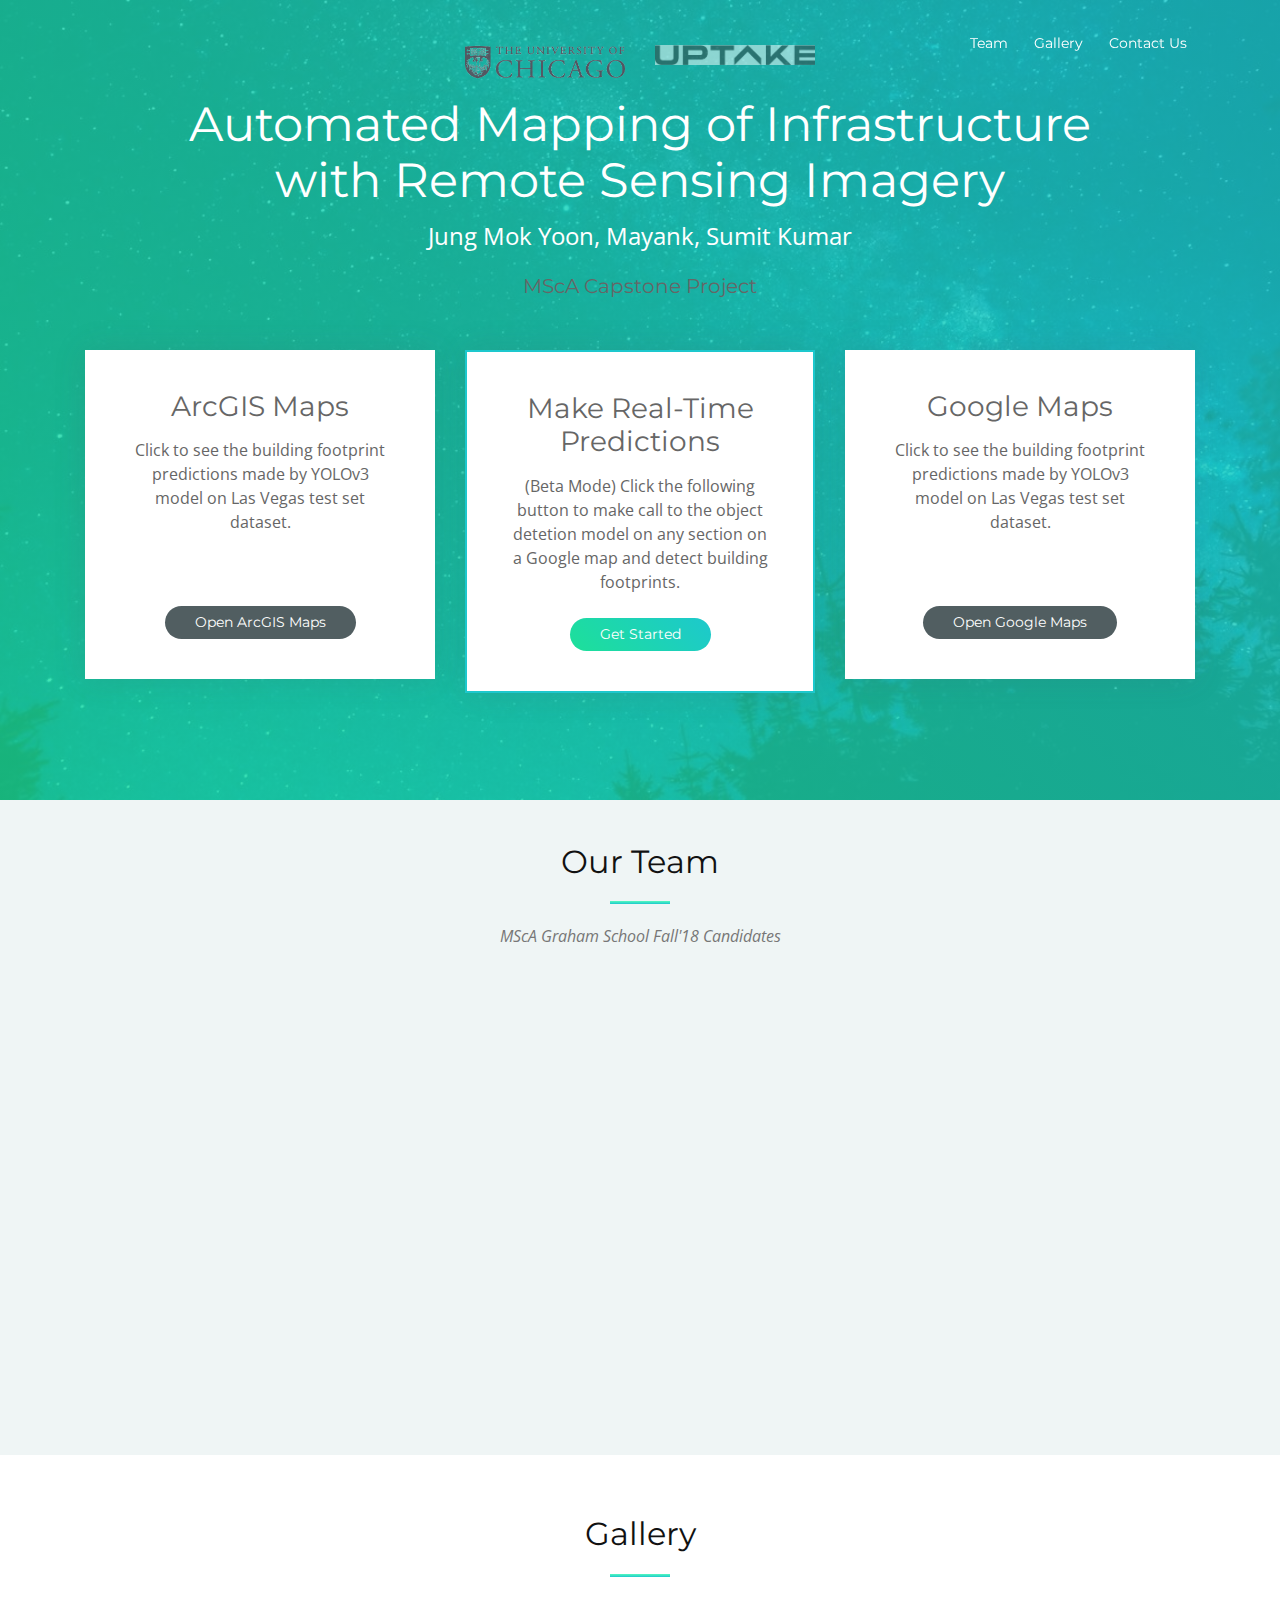
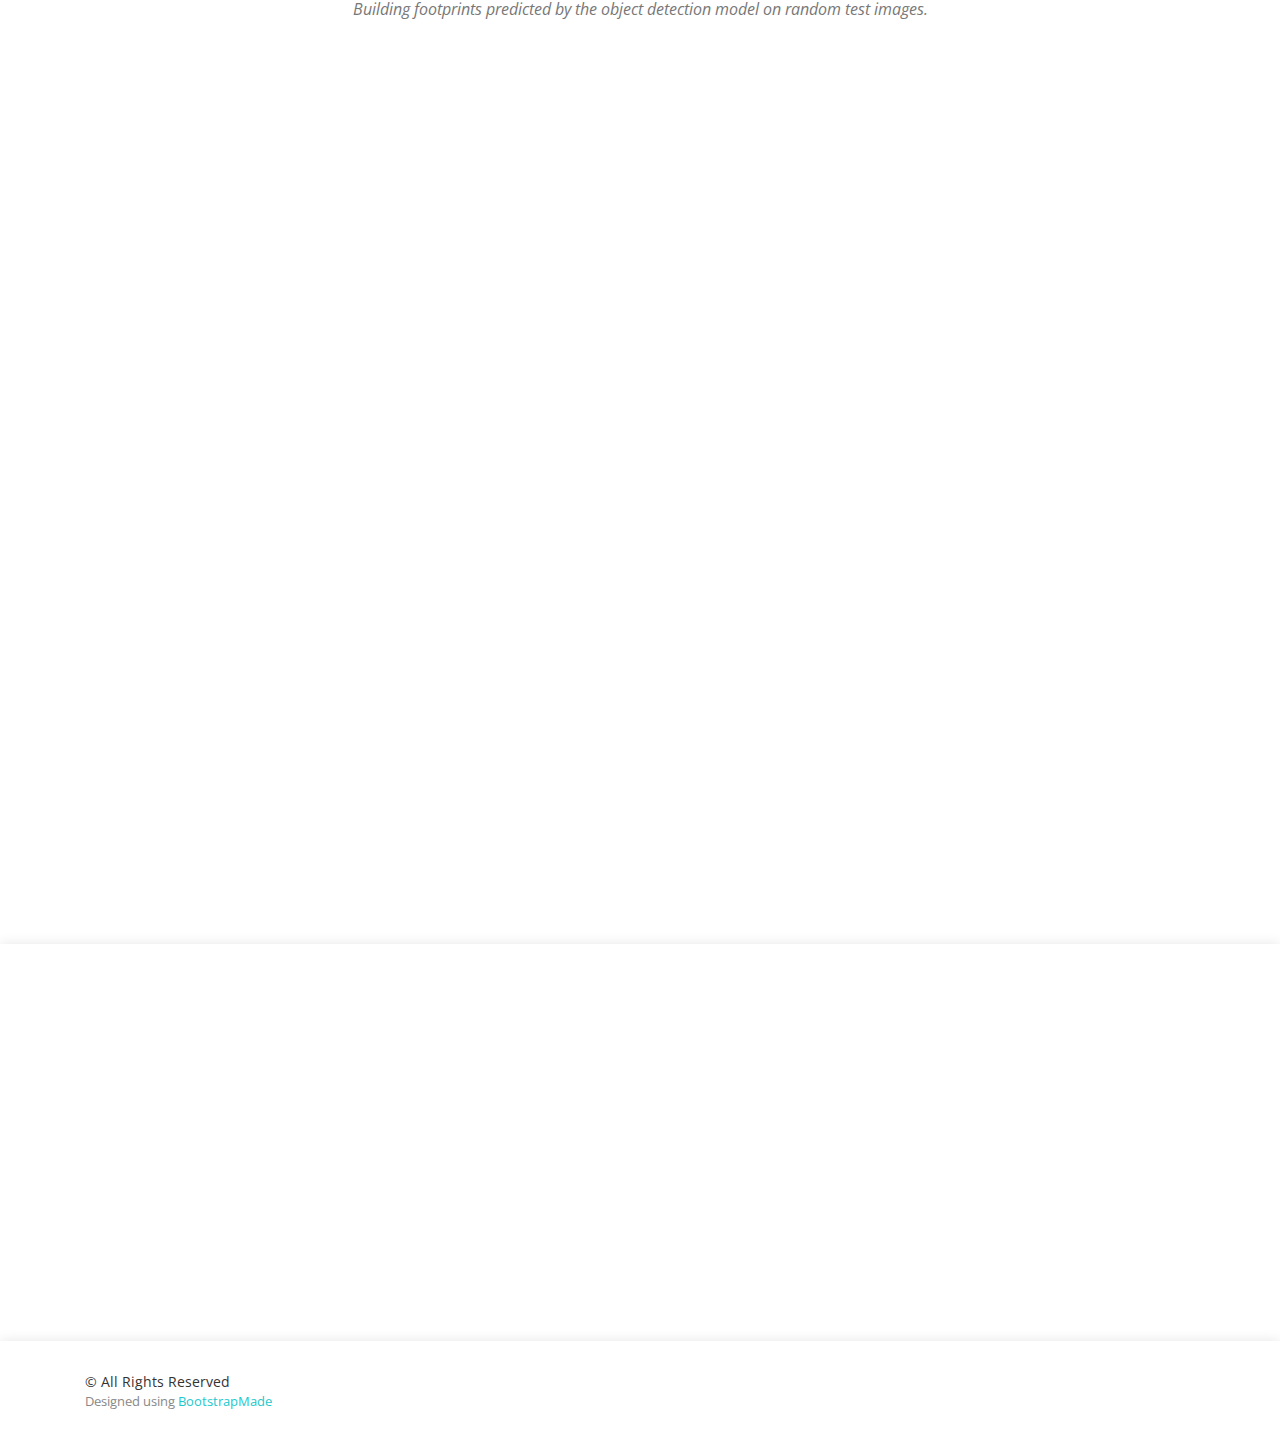
==== index.html @ 470b6e7c "initial commit" ====
<!DOCTYPE html>
<html lang="en">
<head>
  <meta charset="utf-8">
  <title>MScA Capstone: Sumit Kumar</title>
  <meta content="width=device-width, initial-scale=1.0" name="viewport">
  <meta content="" name="keywords">
  <meta content="" name="description">

  <!-- Favicons -->
  <link href="img/favicon.ico" rel="icon">
  <link href="img/favicon.ico" rel="apple-touch-icon">

  <!-- Google Fonts -->
  <link href="https://fonts.googleapis.com/css?family=Montserrat:300,400,500,700|Open+Sans:300,300i,400,400i,700,700i" rel="stylesheet">

  <!-- Bootstrap CSS File -->
  <link href="lib/bootstrap/css/bootstrap.min.css" rel="stylesheet">

  <!-- Libraries CSS Files -->
  <link href="lib/animate/animate.min.css" rel="stylesheet">
  <link href="lib/font-awesome/css/font-awesome.min.css" rel="stylesheet">
  <link href="lib/ionicons/css/ionicons.min.css" rel="stylesheet">
  <link href="lib/magnific-popup/magnific-popup.css" rel="stylesheet">

  <!-- Main Stylesheet File -->
  <link href="css/style.css" rel="stylesheet">
</head>

<body>

  <!--==========================
    Header
  ============================-->
  <header id="header">
    <div class="container">

      <div id="logo" class="pull-left">
        <h1><a href="#intro" class="scrollto"></a></h1>
      </div>

      <nav id="nav-menu-container">
        <ul class="nav-menu">
          <li><a href="#team">Team</a></li>
          <li><a href="#gallery">Gallery</a></li>
          <li><a href="#contact">Contact Us</a></li>
        </ul>
      </nav><!-- #nav-menu-container -->
    </div>
  </header><!-- #header -->

  <!--==========================
    Intro Section
  ============================-->
  <section id="intro">

    <div class="intro-text">
      <h2>Automated Mapping of Infrastructure <br> with Remote Sensing Imagery</h2>
      <p>Jung Mok Yoon, Mayank, Sumit Kumar</p>
      <h5>MScA Capstone Project</h5>
      <a href="#about" class="btn-get-started scrollto" hidden>Get Started</a>
      <br>
      <br>
      <br>
      <br>
    </div>
<!--
    <div class="product-screens">

      <div class="product-screen-1 wow fadeInUp" data-wow-delay="0.4s" data-wow-duration="0.6s">
        <img src="img/product-screen-1.png" alt="">
      </div>

      <div class="product-screen-2 wow fadeInUp" data-wow-delay="0.2s" data-wow-duration="0.6s">
        <img src="img/product-screen-2.png" alt="">
      </div>

      <div class="product-screen-3 wow fadeInUp" data-wow-duration="0.6s">
        <img src="img/product-screen-3.png" alt="">
      </div>

    </div>
-->
  </section><!-- #intro -->
  

  <main id="main">
    <!--==========================
      Clients
    ============================-->
    <section id="clients">
      <div class="container">

        <div class="row wow fadeInUp">

          <div class="col-md-2">
            <img src="" alt="">
          </div>

          <div class="col-md-2">
            <img src="" alt="">
          </div>

          <div class="col-md-2">
            <img src="img/clients/uni.png" alt="">
          </div>

          <div class="col-md-2">
            <img src="img/clients/uptake.png" alt="">
          </div>

          <div class="col-md-2">
            <img src="" alt="">
          </div>

          <div class="col-md-2">
            <img src="" alt="">
          </div>

        </div>
      </div>
    </section><!-- #more-features -->

    <!--==========================
      Demo Section
    ============================-->
    <section id="pricing" class="section-bg">
      <div class="container">

        <div class="section-header">
          <h3 class="section-title">See Demo</h3>
          <span class="section-divider"></span>
          <p class="section-description">Use the following links to see predictions on a live map.</p>
        </div>

        <div class="row">

          <div class="col-lg-4 col-md-6">
            <div class="box wow fadeInLeft">
              <h3>ArcGIS Maps</h3>
              Click to see the building footprint<br>predictions made by YOLOv3<br>model on Las Vegas test set dataset.
              <br>
              <br>
              <br>
              <br>
              <a href="https://uchicago.maps.arcgis.com/apps/View/index.html?appid=63dfb28a2a1740c4932a02db7fafdd28" class="get-started-btn" target="_blank">Open ArcGIS Maps</a>
            </div>
          </div>

          <div class="col-lg-4 col-md-6">
            <div class="box featured wow fadeInUp">
              <h3>Make Real-Time Predictions</h3> 
              (Beta Mode)
              Click the following button to make call to the object detetion model on any section on a Google map and detect building footprints.
              <br>
              <br>
              <a href="pred.html" class="get-started-btn">Get Started</a>
            </div>
          </div>

          <div class="col-lg-4 col-md-6">
            <div class="box wow fadeInRight">
              <h3>Google Maps</h3>
              Click to see the building footprint<br>predictions made by YOLOv3<br>model on Las Vegas test set dataset.
              <!--
              <ul>
                <li><i class="ion-android-checkmark-circle"></i> Quam adipiscing vitae proin</li>
                <li><i class="ion-android-checkmark-circle"></i> Nec feugiat nisl pretium</li>
                <li><i class="ion-android-checkmark-circle"></i> Nulla at volutpat diam uteera</li>
                <li><i class="ion-android-checkmark-circle"></i> Pharetra massa massa ultricies</li>
                <li><i class="ion-android-checkmark-circle"></i> Massa ultricies mi quis hendrerit</li>
              </ul>
              -->
              <br>
              <br>
              <br>
              <br>
              <a href="https://fusiontables.googleusercontent.com/embedviz?q=select+col2+from+1g-pWjD0oN9p11ERxu0TNxrSFp5JzTEes_ePtLP4-&viz=MAP&h=false&lat=36.15146529722363&lng=-115.27157869197174&t=3&z=15&l=col2&y=2&tmplt=3&hml=KML" class="get-started-btn" target="_blank">Open Google Maps</a>
            </div>
          </div>

        </div>
      </div>
    </section><!-- #demo -->

    <!--==========================
      Our Team Section
    ============================-->
    <section id="team" class="section-bg">
      <div class="container">
        <div class="section-header">
          <h3 class="section-title">Our Team</h3>
          <span class="section-divider"></span>
          <p class="section-description">MScA Graham School Fall'18 Candidates</p>
        </div>
        <div class="row wow fadeInUp" style="margin-left: 200px;">
          <div class="col-lg-3 col-md-6">
            <div class="member">
              <div class="pic"><img src="img/team/jun.jpg" alt=""></div>
              <h4>Jung Mok Yoon</h4>
              <span>MScA Candidate '18</span>
              <div class="social">
                <a href=""><i class="fa fa-twitter"></i></a>
                <a href=""><i class="fa fa-facebook"></i></a>
                <a href=""><i class="fa fa-google-plus"></i></a>
                <a href="https://www.linkedin.com/in/jyoon36/"><i class="fa fa-linkedin"></i></a>
              </div>
            </div>
          </div>

          <div class="col-lg-3 col-md-6">
            <div class="member">
              <div class="pic"><img src="img/team/mayank.jpg" alt=""></div>
              <h4>Mayank</h4>
              <span>MScA Candidate '18</span>
              <div class="social">
                <a href=""><i class="fa fa-twitter"></i></a>
                <a href=""><i class="fa fa-facebook"></i></a>
                <a href=""><i class="fa fa-google-plus"></i></a>
                <a href="https://www.linkedin.com/in/mayank-g/"><i class="fa fa-linkedin"></i></a>
              </div>
            </div>
          </div>

          <div class="col-lg-3 col-md-6">
            <div class="member">
              <div class="pic"><img src="img/team/sumit.jpg" alt=""></div>
              <h4>Sumit Kumar</h4>
              <span>MScA Candidate '18</span>
              <div class="social">
                <a href=""><i class="fa fa-twitter"></i></a>
                <a href=""><i class="fa fa-facebook"></i></a>
                <a href=""><i class="fa fa-google-plus"></i></a>
                <a href="https://www.linkedin.com/in/reachsumit/"><i class="fa fa-linkedin"></i></a>
              </div>
            </div>
          </div>

        </div>

      </div>
    </section><!-- #team -->

    <!--==========================
      Gallery Section
    ============================-->
    <section id="gallery">
      <div class="container-fluid">
        <div class="section-header">
          <h3 class="section-title">Gallery</h3>
          <span class="section-divider"></span>
          <p class="section-description">Building footprints predicted by the object detection model on random test images.</p>
        </div>

        <div class="row no-gutters">

          <div class="col-lg-4 col-md-6">
            <div class="gallery-item wow fadeInUp">
              <a href="img/gallery/pred1.png" class="gallery-popup">
                <img src="img/gallery/pred1.png" alt="">
              </a>
            </div>
          </div>

          <div class="col-lg-4 col-md-6">
            <div class="gallery-item wow fadeInUp">
              <a href="img/gallery/pred2.png" class="gallery-popup">
                <img src="img/gallery/pred2.png" alt="">
              </a>
            </div>
          </div>

          <div class="col-lg-4 col-md-6">
            <div class="gallery-item wow fadeInUp">
              <a href="img/gallery/pred3.png" class="gallery-popup">
                <img src="img/gallery/pred3.png" alt="">
              </a>
            </div>
          </div>

          <div class="col-lg-4 col-md-6">
            <div class="gallery-item wow fadeInUp">
              <a href="img/gallery/pred4.png" class="gallery-popup">
                <img src="img/gallery/pred4.png" alt="">
              </a>
            </div>
          </div>

          <div class="col-lg-4 col-md-6">
            <div class="gallery-item wow fadeInUp">
              <a href="img/gallery/pred5.png" class="gallery-popup">
                <img src="img/gallery/pred5.png" alt="">
              </a>
            </div>
          </div>

          <div class="col-lg-4 col-md-6">
            <div class="gallery-item wow fadeInUp">
              <a href="img/gallery/pred6.png" class="gallery-popup">
                <img src="img/gallery/pred6.png" alt="">
              </a>
            </div>
          </div>

        </div>

      </div>
    </section><!-- #gallery -->

    <!--==========================
      Contact Section
    ============================-->
    <section id="contact">
      <div class="container">
        <div class="row wow fadeInUp">

          <div class="col-lg-4 col-md-4">
            <div class="contact-about">
              <h3>Contact Us</h3>
              <p>Fill up the following form to reach out to us.</p>
              <div class="social-links" hidden>
                <a href="#" class="twitter"><i class="fa fa-twitter"></i></a>
                <a href="#" class="facebook"><i class="fa fa-facebook"></i></a>
                <a href="#" class="instagram"><i class="fa fa-instagram"></i></a>
                <a href="#" class="google-plus"><i class="fa fa-google-plus"></i></a>
                <a href="#" class="linkedin"><i class="fa fa-linkedin"></i></a>
              </div>
            </div>
          </div>

          <div class="col-lg-3 col-md-4">
            <div class="info">
              <div>
                <i class="ion-ios-location-outline"></i>
                <p>450 Cityfront Plaza Dr<br>Chicago, IL 60611</p>
              </div>

              <div>
                <i class="ion-ios-email-outline"></i>
                <p>sam.sumitkumar@gmail.com</p>
              </div>

            </div>
          </div>

          <div class="col-lg-5 col-md-8">
            <div class="form">
              <div id="sendmessage">Your message has been sent. Thank you!</div>
              <div id="errormessage"></div>
              <form action="https://formspree.io/sam.sumitkumar@gmail.com" method="post" role="form" class="contactForm">
                <div class="form-row">
                  <div class="form-group col-lg-6">
                    <input type="text" name="name" class="form-control" id="name" placeholder="Your Name" data-rule="minlen:4" data-msg="Please enter at least 4 chars" />
                    <div class="validation"></div>
                  </div>
                  <div class="form-group col-lg-6">
                    <input type="email" class="form-control" name="email" id="email" placeholder="Your Email" data-rule="email" data-msg="Please enter a valid email" />
                    <div class="validation"></div>
                  </div>
                </div>
                <div class="form-group">
                  <input type="text" class="form-control" name="subject" id="subject" placeholder="Subject" data-rule="minlen:4" data-msg="Please enter at least 8 chars of subject" />
                  <div class="validation"></div>
                </div>
                <div class="form-group">
                  <textarea class="form-control" name="message" rows="5" data-rule="required" data-msg="Please write something for us" placeholder="Message"></textarea>
                  <div class="validation"></div>
                </div>
                <div class="text-center"><button type="submit" title="Send Message">Send Message</button></div>
              </form>
            </div>
          </div>

        </div>

      </div>
    </section><!-- #contact -->

  </main>

  <!--==========================
    Footer
  ============================-->
  <footer id="footer">
    <div class="container">
      <div class="row">
        <div class="col-lg-6 text-lg-left text-center">
          <div class="copyright">
            &copy; All Rights Reserved
          </div>
          <div class="credits">
            <!--
              All the links in the footer should remain intact.
              You can delete the links only if you purchased the pro version.
              Licensing information: https://bootstrapmade.com/license/
              Purchase the pro version with working PHP/AJAX contact form: https://bootstrapmade.com/buy/?theme=Avilon
            -->
            Designed using <a href="https://bootstrapmade.com/">BootstrapMade</a>
          </div>
        </div>
      </div>
    </div>
  </footer><!-- #footer -->

  <a href="#" class="back-to-top"><i class="fa fa-chevron-up"></i></a>

  <!-- JavaScript Libraries -->
  <script src="lib/jquery/jquery.min.js"></script>
  <script src="lib/jquery/jquery-migrate.min.js"></script>
  <script src="lib/bootstrap/js/bootstrap.bundle.min.js"></script>
  <script src="lib/easing/easing.min.js"></script>
  <script src="lib/wow/wow.min.js"></script>
  <script src="lib/superfish/hoverIntent.js"></script>
  <script src="lib/superfish/superfish.min.js"></script>
  <script src="lib/magnific-popup/magnific-popup.min.js"></script>

  <!-- Contact Form JavaScript File -->
  <script src="contactform/contactform.js"></script>

  <!-- Template Main Javascript File -->
  <script src="js/main.js"></script>

</body>
</html>
---- css/style.css ----
/*
  Theme Name: Avilon
  Theme URL: https://bootstrapmade.com/avilon-bootstrap-landing-page-template/
  Author: BootstrapMade.com
  License: https://bootstrapmade.com/license/
*/
/*--------------------------------------------------------------
# General
--------------------------------------------------------------*/
body {
  background: #fff;
  color: #666666;
  font-family: "Open Sans", sans-serif;
  overflow-x: hidden;
}

a {
  color: #1dc8cd;
  transition: 0.5s;
}

a:hover, a:active, a:focus {
  color: #1dc9ce;
  outline: none;
  text-decoration: none;
}

p {
  padding: 0;
  margin: 0 0 30px 0;
}

h1, h2, h3, h4, h5, h6 {
  font-family: "Montserrat", sans-serif;
  font-weight: 400;
  margin: 0 0 20px 0;
  padding: 0;
}

/* Back to top button */
.back-to-top {
  position: fixed;
  display: none;
  background: linear-gradient(45deg, #1de099, #1dc8cd);
  color: #fff;
  padding: 2px 20px 8px 20px;
  font-size: 16px;
  border-radius: 4px 4px 0 0;
  right: 15px;
  bottom: 0;
  transition: none;
}

.back-to-top:focus {
  background: linear-gradient(45deg, #1de099, #1dc8cd);
  color: #fff;
  outline: none;
}

.back-to-top:hover {
  background: #1dc8cd;
  color: #fff;
}

/*--------------------------------------------------------------
# Header
--------------------------------------------------------------*/
#header {
  padding: 30px 0;
  height: 92px;
  position: fixed;
  left: 0;
  top: 0;
  right: 0;
  transition: all 0.5s;
  z-index: 997;
}

#header #logo {
  float: left;
}

#header #logo h1 {
  font-size: 36px;
  margin: -4px 0 0 0;
  padding: 0;
  line-height: 1;
  display: inline-block;
  font-family: "Montserrat", sans-serif;
  font-weight: 300;
  letter-spacing: 3px;
  text-transform: uppercase;
}

#header #logo h1 a, #header #logo h1 a:hover {
  color: #fff;
}

#header #logo img {
  padding: 0;
  margin: 0;
}

@media (max-width: 768px) {
  #header #logo h1 {
    font-size: 28px;
    margin-top: 0;
  }
  #header #logo img {
    max-height: 40px;
  }
}

#header.header-fixed {
  background: linear-gradient(45deg, #1de099, #1dc8cd);
  padding: 20px 0;
  height: 72px;
  transition: all 0.5s;
}

/*--------------------------------------------------------------
# Intro Section
--------------------------------------------------------------*/
#intro {
  width: 100%;
  height: 600pt;
  background: linear-gradient(45deg, rgba(29, 224, 153, 0.8), rgba(29, 200, 205, 0.8)), url("../img/intro-bg.jpg") center top no-repeat;
  background-size: cover;
  position: absolute;
}

#intro .intro-text {
  position: absolute;
  left: 0;
  top: 70px;
  right: 0;
  height: calc(50% - 60px);
  display: flex;
  align-items: center;
  justify-content: center;
  text-align: center;
  flex-direction: column;
}

#intro h2 {
  margin: 30px 0 10px 0;
  padding: 0 15px;
  font-size: 48px;
  font-weight: 400;
  line-height: 56px;
  color: #fff;
}

#intro p {
  color: #fff;
  margin-bottom: 20px;
  padding: 0 15px;
  font-size: 24px;
}

#intro .btn-get-started {
  font-family: "Montserrat", sans-serif;
  font-weight: 400;
  font-size: 16px;
  letter-spacing: 1px;
  display: inline-block;
  padding: 8px 28px;
  border-radius: 50px;
  transition: 0.5s;
  margin: 10px;
  border: 2px solid #fff;
  color: #fff;
}

#intro .btn-get-started:hover {
  color: #1dc8cd;
  background: #fff;
}

/*--------------------------------------------------------------
# Navigation Menu
--------------------------------------------------------------*/
/* Nav Menu Essentials */
.nav-menu, .nav-menu * {
  margin: 0;
  padding: 0;
  list-style: none;
}

.nav-menu ul {
  position: absolute;
  display: none;
  top: 100%;
  left: 0;
  z-index: 99;
}

.nav-menu li {
  position: relative;
  white-space: nowrap;
}

.nav-menu > li {
  float: left;
}

.nav-menu li:hover > ul,
.nav-menu li.sfHover > ul {
  display: block;
}

.nav-menu ul ul {
  top: 0;
  left: 100%;
}

.nav-menu ul li {
  min-width: 180px;
}

/* Nav Menu Arrows */
.sf-arrows .sf-with-ul {
  padding-right: 30px;
}

.sf-arrows .sf-with-ul:after {
  content: "\f107";
  position: absolute;
  right: 15px;
  font-family: FontAwesome;
  font-style: normal;
  font-weight: normal;
}

.sf-arrows ul .sf-with-ul:after {
  content: "\f105";
}

/* Nav Meu Container */
#nav-menu-container {
  float: right;
  margin: 0;
}

@media (max-width: 768px) {
  #nav-menu-container {
    display: none;
  }
}

/* Nav Meu Styling */
.nav-menu a {
  padding: 0 8px 10px 8px;
  text-decoration: none;
  display: inline-block;
  color: #fff;
  font-family: "Montserrat", sans-serif;
  font-weight: 400;
  font-size: 14px;
  outline: none;
}

.nav-menu > li {
  margin-left: 10px;
}

.nav-menu ul {
  margin: 4px 0 0 0;
  padding: 10px;
  box-shadow: 0px 0px 30px rgba(127, 137, 161, 0.25);
  background: #fff;
}

.nav-menu ul li {
  transition: 0.3s;
}

.nav-menu ul li a {
  padding: 10px;
  color: #333;
  transition: 0.3s;
  display: block;
  font-size: 13px;
  text-transform: none;
}

.nav-menu ul li:hover > a {
  color: #1dc8cd;
}

.nav-menu ul ul {
  margin: 0;
}

/* Mobile Nav Toggle */
#mobile-nav-toggle {
  position: fixed;
  right: 0;
  top: 0;
  z-index: 999;
  margin: 20px 20px 0 0;
  border: 0;
  background: none;
  font-size: 24px;
  display: none;
  transition: all 0.4s;
  outline: none;
  cursor: pointer;
}

#mobile-nav-toggle i {
  color: #fff;
}

@media (max-width: 768px) {
  #mobile-nav-toggle {
    display: inline;
  }
}

/* Mobile Nav Styling */
#mobile-nav {
  position: fixed;
  top: 0;
  padding-top: 18px;
  bottom: 0;
  z-index: 998;
  background: rgba(52, 59, 64, 0.9);
  left: -260px;
  width: 260px;
  overflow-y: auto;
  transition: 0.4s;
}

#mobile-nav ul {
  padding: 0;
  margin: 0;
  list-style: none;
}

#mobile-nav ul li {
  position: relative;
}

#mobile-nav ul li a {
  color: #fff;
  font-size: 16px;
  overflow: hidden;
  padding: 10px 22px 10px 15px;
  position: relative;
  text-decoration: none;
  width: 100%;
  display: block;
  outline: none;
}

#mobile-nav ul li a:hover {
  color: #fff;
}

#mobile-nav ul li li {
  padding-left: 30px;
}

#mobile-nav ul .menu-has-children i {
  position: absolute;
  right: 0;
  z-index: 99;
  padding: 15px;
  cursor: pointer;
  color: #fff;
}

#mobile-nav ul .menu-has-children i.fa-chevron-up {
  color: #1dc8cd;
}

#mobile-nav ul .menu-item-active {
  color: #1dc8cd;
}

#mobile-body-overly {
  width: 100%;
  height: 100%;
  z-index: 997;
  top: 0;
  left: 0;
  position: fixed;
  background: rgba(52, 59, 64, 0.9);
  display: none;
}

/* Mobile Nav body classes */
body.mobile-nav-active {
  overflow: hidden;
}

body.mobile-nav-active #mobile-nav {
  left: 0;
}

body.mobile-nav-active #mobile-nav-toggle {
  color: #fff;
}

/*--------------------------------------------------------------
# Sections
--------------------------------------------------------------*/
/* Sections Header
--------------------------------*/
.section-header .section-title {
  font-size: 32px;
  color: #111;
  text-align: center;
  font-weight: 400;
}

.section-header .section-description {
  text-align: center;
  padding-bottom: 40px;
  color: #777;
  font-style: italic;
}

.section-header .section-divider {
  display: block;
  width: 60px;
  height: 3px;
  background: #1dc8cd;
  background: linear-gradient(0deg, #1dc8cd 0%, #55fabe 100%);
  margin: 0 auto;
  margin-bottom: 20px;
}

/* Section with background
--------------------------------*/
.section-bg {
  background: #eff5f5;
}

/* About Us Section
--------------------------------*/
#about {
  padding: 60px 0;
  overflow: hidden;
}

#about .about-img {
  height: 510px;
  overflow: hidden;
}

#about .about-img img {
  margin-left: -15px;
  max-width: 100%;
}

@media (max-width: 768px) {
  #about .about-img {
    height: auto;
  }
  #about .about-img img {
    margin-left: 0;
    padding-bottom: 30px;
  }
}

#about .content .h2 {
  color: #333;
  font-weight: 300;
  font-size: 24px;
}

#about .content h3 {
  color: #777;
  font-weight: 300;
  font-size: 18px;
  line-height: 26px;
  font-style: italic;
}

#about .content p {
  line-height: 26px;
}

#about .content p:last-child {
  margin-bottom: 0;
}

#about .content i {
  font-size: 20px;
  padding-right: 4px;
  color: #1dc8cd;
}

#about .content ul {
  list-style: none;
  padding: 0;
}

#about .content ul li {
  padding-bottom: 10px;
}

/* Call To Action Section
--------------------------------*/
#call-to-action {
  overflow: hidden;
  background: linear-gradient(rgba(29, 200, 205, 0.65), rgba(29, 205, 89, 0.2)), url(../img/call-to-action-bg.jpg) fixed center center;
  background-size: cover;
  padding: 80px 0;
}

#call-to-action .cta-title {
  color: #fff;
  font-size: 28px;
  font-weight: 700;
}

#call-to-action .cta-text {
  color: #fff;
}

@media (min-width: 769px) {
  #call-to-action .cta-btn-container {
    display: flex;
    align-items: center;
    justify-content: flex-end;
  }
}

#call-to-action .cta-btn {
  font-family: "Montserrat", sans-serif;
  font-weight: 500;
  font-size: 16px;
  letter-spacing: 1px;
  display: inline-block;
  padding: 8px 30px;
  border-radius: 25px;
  transition: background 0.5s;
  margin: 10px;
  border: 2px solid #fff;
  color: #fff;
}

#call-to-action .cta-btn:hover {
  background: #1dc8cd;
  border: 2px solid #1dc8cd;
}

/* More Features Section
--------------------------------*/
#more-features {
  padding: 60px 0 60px 0;
  overflow: hidden;
}

#more-features .box {
  padding: 40px;
  margin-bottom: 30px;
  box-shadow: 0px 0px 30px rgba(73, 78, 92, 0.15);
  background: #fff;
  transition: 0.4s;
}

#more-features .icon {
  float: left;
}

#more-features .icon i {
  color: #666666;
  font-size: 80px;
  transition: 0.5s;
  line-height: 0;
}

#more-features .icon i:before {
  background: #1dc8cd;
  background: linear-gradient(45deg, #1dc8cd 0%, #55fabe 100%);
  background-clip: border-box;
  -webkit-background-clip: text;
  -webkit-text-fill-color: transparent;
}

#more-features h4 {
  margin-left: 100px;
  font-weight: 700;
  margin-bottom: 15px;
  font-size: 18px;
}

#more-features h4 a {
  color: #111;
}

#more-features p {
  font-size: 14px;
  margin-left: 100px;
  margin-bottom: 0;
  line-height: 24px;
}

@media (max-width: 767px) {
  #more-features .box {
    margin-bottom: 20px;
  }
  #more-features .icon {
    float: none;
    text-align: center;
    padding-bottom: 15px;
  }
  #more-features h4, #more-features p {
    margin-left: 0;
    text-align: center;
  }
}

/* Clients Section
--------------------------------*/
#clients {
  padding: 30px 0;
  background: #fff;
  overflow: hidden;
}

#clients img {
  max-width: 100%;
  opacity: 0.5;
  transition: 0.3s;
  padding: 15px 0;
}

#clients img:hover {
  opacity: 1;
}

/* Pricing Section
--------------------------------*/
#pricing {
  padding: 60px 0 60px 0;
  overflow: hidden;
}

#pricing .box {
  padding: 40px;
  margin-bottom: 30px;
  box-shadow: 0px 0px 30px rgba(73, 78, 92, 0.15);
  background: #fff;
  text-align: center;
}

#pricing h3 {
  font-weight: 400;
  margin-bottom: 15px;
  font-size: 28px;
}

#pricing h4 {
  font-size: 46px;
  color: #1dc8cd;
  font-weight: 300;
}

#pricing h4 sup {
  font-size: 20px;
  top: -20px;
}

#pricing h4 span {
  color: #bababa;
  font-size: 20px;
}

#pricing ul {
  padding: 0;
  list-style: none;
  color: #999;
  text-align: left;
  line-height: 20px;
}

#pricing ul li {
  padding-bottom: 12px;
}

#pricing ul i {
  color: #1dc8cd;
  font-size: 18px;
  padding-right: 4px;
}

#pricing .get-started-btn {
  background: #515e61;
  display: inline-block;
  padding: 6px 30px;
  border-radius: 20px;
  color: #fff;
  transition: none;
  font-size: 14px;
  font-weight: 400;
  font-family: "Montserrat", sans-serif;
}

#pricing .featured {
  border: 2px solid #1dc8cd;
}

#pricing .featured .get-started-btn {
  background: linear-gradient(45deg, #1de099, #1dc8cd);
}

/* Frequently Asked Questions Section
--------------------------------*/
#faq {
  padding: 60px 0;
  overflow: hidden;
}

#faq #faq-list {
  padding: 0;
  list-style: none;
}

#faq #faq-list li {
  border-bottom: 1px solid #ddd;
}

#faq #faq-list a {
  padding: 18px 0;
  display: block;
  position: relative;
  font-family: "Montserrat", sans-serif;
  font-size: 22px;
  line-height: 1;
  font-weight: 300;
  padding-right: 20px;
}

#faq #faq-list i {
  font-size: 24px;
  position: absolute;
  right: 0;
  top: 16px;
}

#faq #faq-list p {
  margin-bottom: 20px;
}

@media (max-width: 768px) {
  #faq #faq-list a {
    font-size: 18px;
  }
  #faq #faq-list i {
    top: 13px;
  }
}

#faq #faq-list a.collapse {
  color: #1dc8cd;
}

#faq #faq-list a.collapsed {
  color: #000;
}

#faq #faq-list a.collapsed i::before {
  content: "\f2c7" !important;
}

/* Our Team Section
--------------------------------*/
#team {
  padding: 60px 0;
  overflow: hidden;
}

#team .member {
  text-align: center;
  margin-bottom: 20px;
}

#team .member .pic {
  margin-bottom: 15px;
  overflow: hidden;
  height: 260px;
}

#team .member .pic img {
  max-width: 100%;
}

#team .member h4 {
  font-weight: 700;
  margin-bottom: 2px;
  font-size: 18px;
}

#team .member span {
  font-style: italic;
  display: block;
  font-size: 13px;
}

#team .member .social {
  margin-top: 15px;
}

#team .member .social a {
  color: #b3b3b3;
}

#team .member .social a:hover {
  color: #1dc8cd;
}

#team .member .social i {
  font-size: 18px;
  margin: 0 2px;
}

/* Gallery Section
--------------------------------*/
#gallery {
  background: #fff;
  padding: 60px 0 0 0;
  overflow: hidden;
}

#gallery .container-fluid {
  padding: 0px;
}

#gallery .gallery-overlay {
  position: absolute;
  top: 0;
  right: 0;
  bottom: 0;
  left: 0;
  width: 100%;
  height: 100%;
  opacity: 1;
  -webkit-transition: all ease-in-out 0.4s;
  transition: all ease-in-out 0.4s;
}

#gallery .gallery-item {
  overflow: hidden;
  position: relative;
  padding: 0;
  vertical-align: middle;
  text-align: center;
}

#gallery .gallery-item img {
  -webkit-transition: all ease-in-out 0.4s;
  transition: all ease-in-out 0.4s;
  width: 100%;
}

#gallery .gallery-item:hover img {
  -webkit-transform: scale(1.1);
  transform: scale(1.1);
}

#gallery .gallery-item:hover .gallery-overlay {
  opacity: 1;
  background: rgba(0, 0, 0, 0.7);
}

/* Contact Section
--------------------------------*/
#contact {
  box-shadow: 0px 0px 12px 0px rgba(0, 0, 0, 0.1);
  padding: 60px 0;
  overflow: hidden;
}

#contact .contact-about h3 {
  font-size: 36px;
  margin: 0 0 10px 0;
  padding: 0;
  line-height: 1;
  font-family: "Montserrat", sans-serif;
  font-weight: 300;
  letter-spacing: 3px;
  text-transform: uppercase;
  color: #1dc8cd;
}

#contact .contact-about p {
  font-size: 14px;
  line-height: 24px;
  font-family: "Montserrat", sans-serif;
  color: #888;
}

#contact .social-links {
  padding-bottom: 20px;
}

#contact .social-links a {
  font-size: 18px;
  display: inline-block;
  background: #fff;
  color: #1dc8cd;
  line-height: 1;
  padding: 8px 0;
  margin-right: 4px;
  border-radius: 50%;
  text-align: center;
  width: 36px;
  height: 36px;
  transition: 0.3s;
  border: 1px solid #1dc8cd;
}

#contact .social-links a:hover {
  background: #1dc8cd;
  color: #fff;
}

#contact .info {
  color: #333333;
}

#contact .info i {
  font-size: 32px;
  color: #1dc8cd;
  float: left;
  line-height: 1;
}

#contact .info p {
  padding: 0 0 10px 42px;
  line-height: 28px;
  font-size: 14px;
}

#contact .form #sendmessage {
  color: #1dc8cd;
  border: 1px solid #1dc8cd;
  display: none;
  text-align: center;
  padding: 15px;
  font-weight: 600;
  margin-bottom: 15px;
}

#contact .form #errormessage {
  color: red;
  display: none;
  border: 1px solid red;
  text-align: center;
  padding: 15px;
  font-weight: 600;
  margin-bottom: 15px;
}

#contact .form #sendmessage.show, #contact .form #errormessage.show, #contact .form .show {
  display: block;
}

#contact .form .validation {
  color: red;
  display: none;
  margin: 0 0 20px;
  font-weight: 400;
  font-size: 13px;
}

#contact .form input, #contact .form textarea {
  border-radius: 0;
  box-shadow: none;
  font-size: 14px;
}

#contact .form button[type="submit"] {
  background: linear-gradient(45deg, #1de099, #1dc8cd);
  border: 0;
  border-radius: 20px;
  padding: 8px 30px;
  color: #fff;
}

#contact .form button[type="submit"]:hover {
  cursor: pointer;
}

/*--------------------------------------------------------------
# Footer
--------------------------------------------------------------*/
#footer {
  background: #fff;
  box-shadow: 0px 0px 12px 0px rgba(0, 0, 0, 0.1);
  padding: 30px 0;
  color: #333;
  font-size: 14px;
}

#footer .credits {
  font-size: 13px;
  color: #888;
}

#footer .footer-links a {
  color: #666;
  padding-left: 15px;
}

#footer .footer-links a:first-child {
  padding-left: 0;
}

#footer .footer-links a:hover {
  color: #1dc8cd;
}
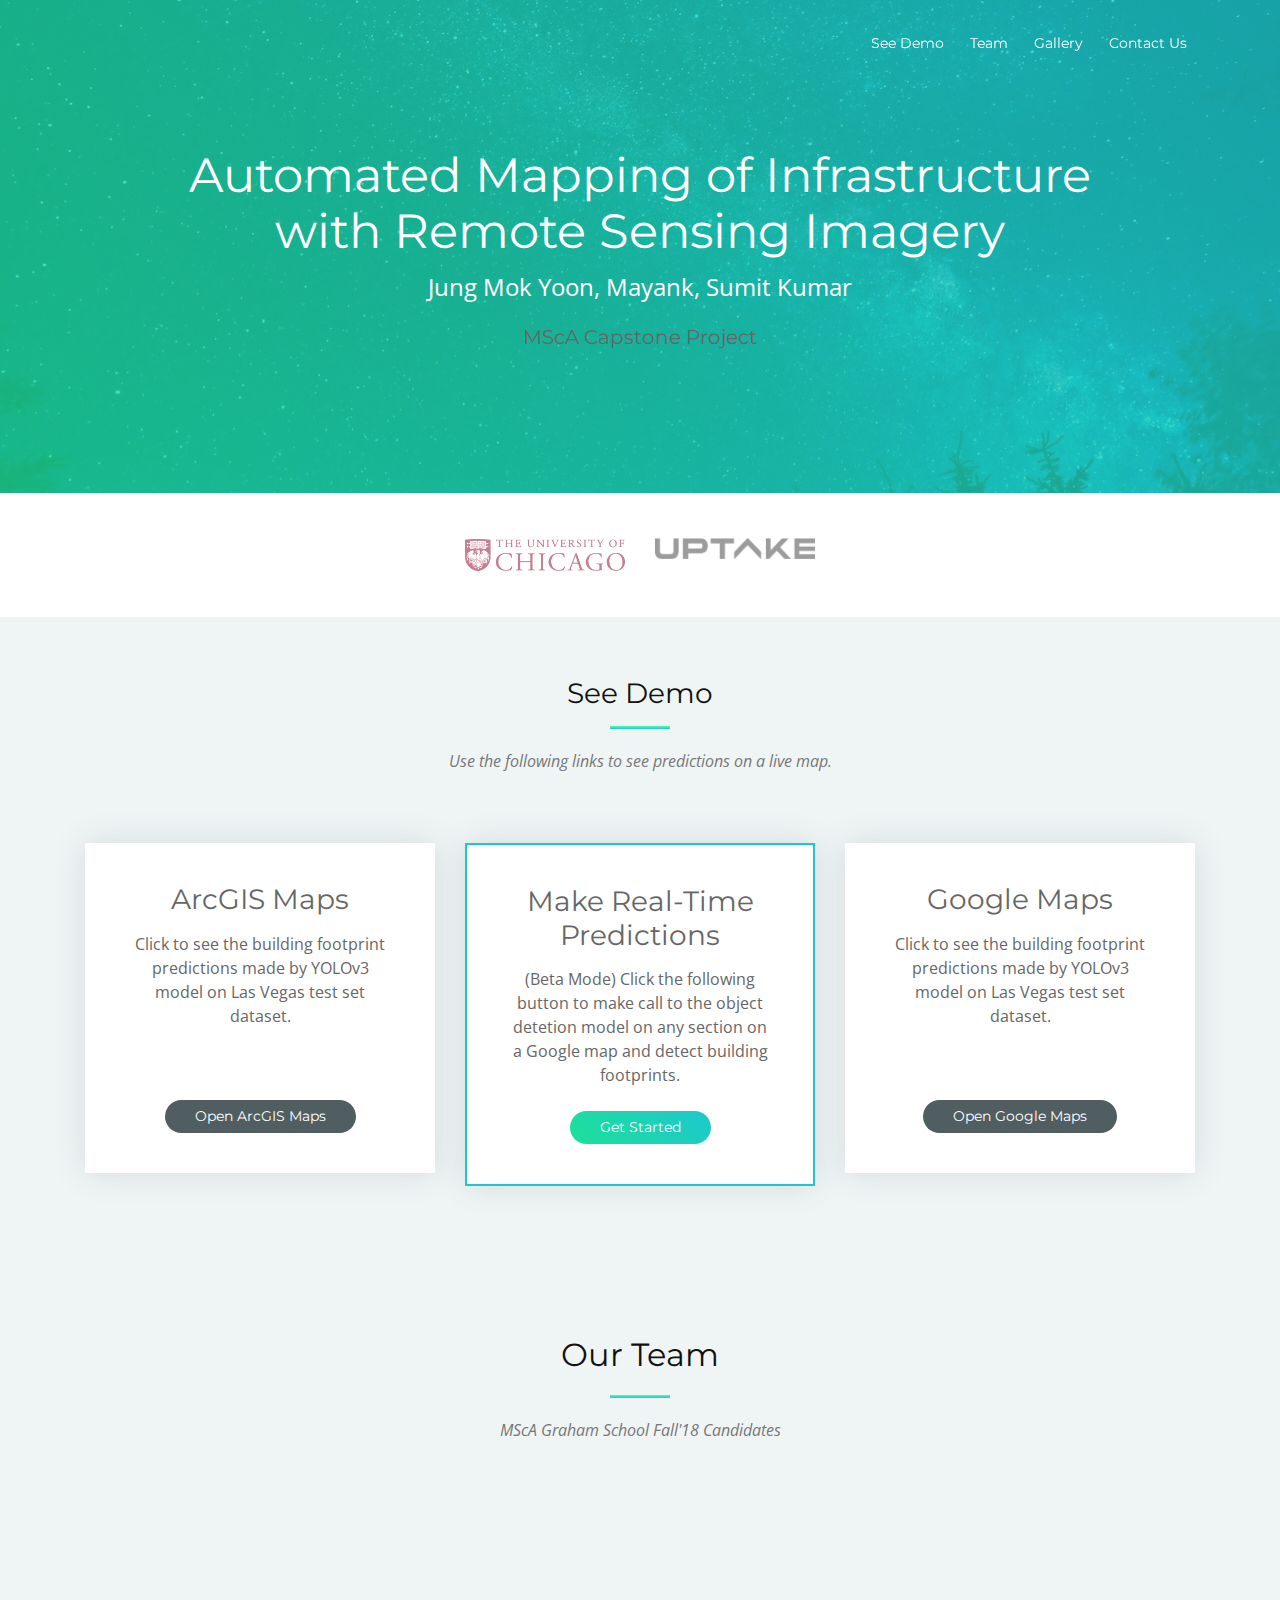
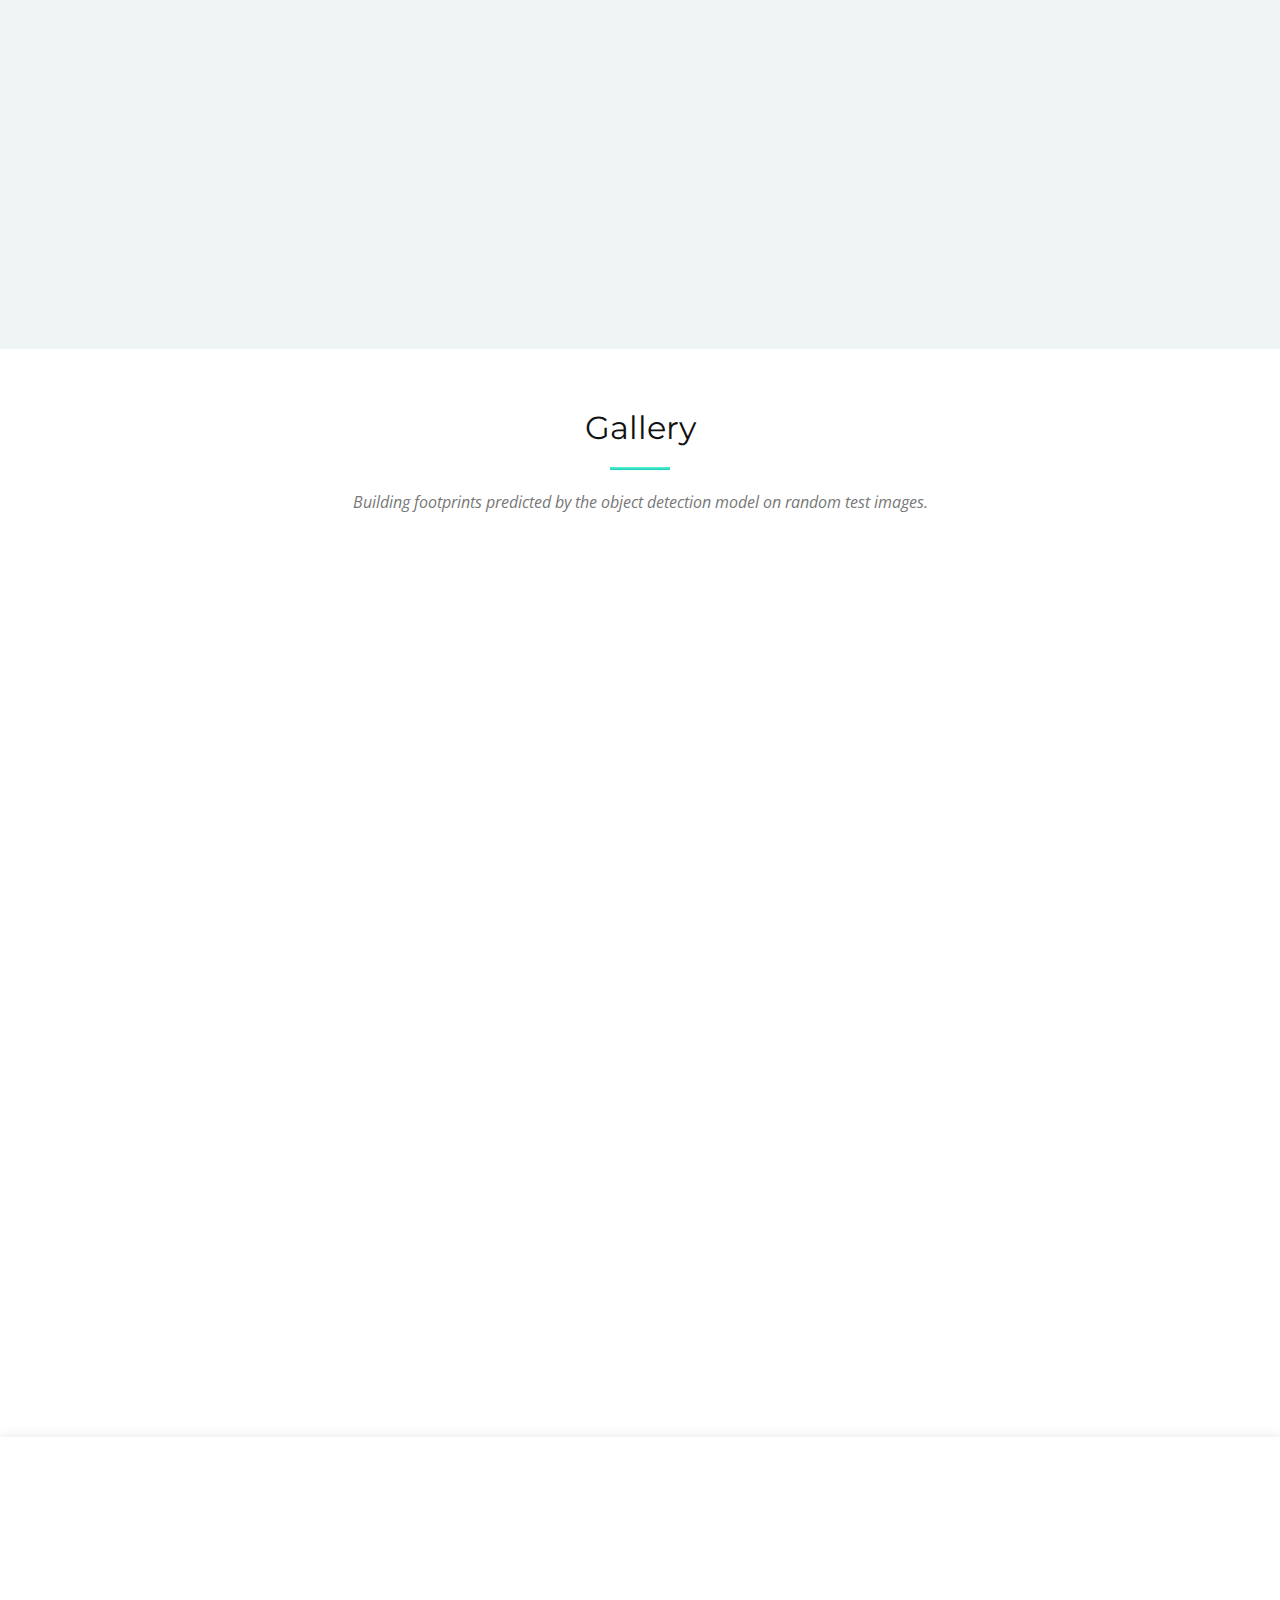
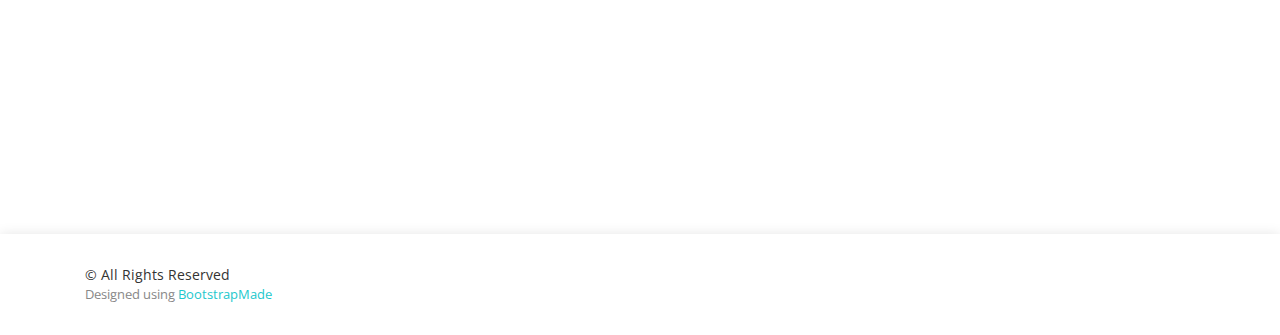
==== commit 674a4498: "fix alignments for mobile phones" ====
--- a/index.html
+++ b/index.html
@@ -41,6 +41,7 @@
 
       <nav id="nav-menu-container">
         <ul class="nav-menu">
+          <li><a href="#pricing">See Demo</a></li>
           <li><a href="#team">Team</a></li>
           <li><a href="#gallery">Gallery</a></li>
           <li><a href="#contact">Contact Us</a></li>
@@ -193,17 +194,18 @@
           <span class="section-divider"></span>
           <p class="section-description">MScA Graham School Fall'18 Candidates</p>
         </div>
-        <div class="row wow fadeInUp" style="margin-left: 200px;">
+        
+        <div class="row wow fadeInUp">
           <div class="col-lg-3 col-md-6">
             <div class="member">
-              <div class="pic"><img src="img/team/jun.jpg" alt=""></div>
-              <h4>Jung Mok Yoon</h4>
-              <span>MScA Candidate '18</span>
-              <div class="social">
-                <a href=""><i class="fa fa-twitter"></i></a>
-                <a href=""><i class="fa fa-facebook"></i></a>
-                <a href=""><i class="fa fa-google-plus"></i></a>
-                <a href="https://www.linkedin.com/in/jyoon36/"><i class="fa fa-linkedin"></i></a>
+                <div class="pic"><img src="img/team/jun.jpg" alt=""></div>
+                <h4>Jung Mok Yoon</h4>
+                <span>MScA Candidate '18</span>
+                <div class="social">
+                  <a href=""><i class="fa fa-twitter"></i></a>
+                  <a href=""><i class="fa fa-facebook"></i></a>
+                  <a href=""><i class="fa fa-google-plus"></i></a>
+                  <a href="https://www.linkedin.com/in/jyoon36/"><i class="fa fa-linkedin"></i></a>
               </div>
             </div>
           </div>
--- a/css/style.css
+++ b/css/style.css
@@ -123,16 +123,16 @@
 --------------------------------------------------------------*/
 #intro {
   width: 100%;
-  height: 600pt;
+  height: 370pt;
   background: linear-gradient(45deg, rgba(29, 224, 153, 0.8), rgba(29, 200, 205, 0.8)), url("../img/intro-bg.jpg") center top no-repeat;
   background-size: cover;
-  position: absolute;
+  position: relative;
 }
 
 #intro .intro-text {
   position: absolute;
   left: 0;
-  top: 70px;
+  top: 40%;
   right: 0;
   height: calc(50% - 60px);
   display: flex;
@@ -413,6 +413,7 @@
   color: #111;
   text-align: center;
   font-weight: 400;
+  position: auto;
 }
 
 .section-header .section-description {
@@ -618,6 +619,8 @@
 /* Clients Section
 --------------------------------*/
 #clients {
+  position: auto;
+  top: -200px;
   padding: 30px 0;
   background: #fff;
   overflow: hidden;
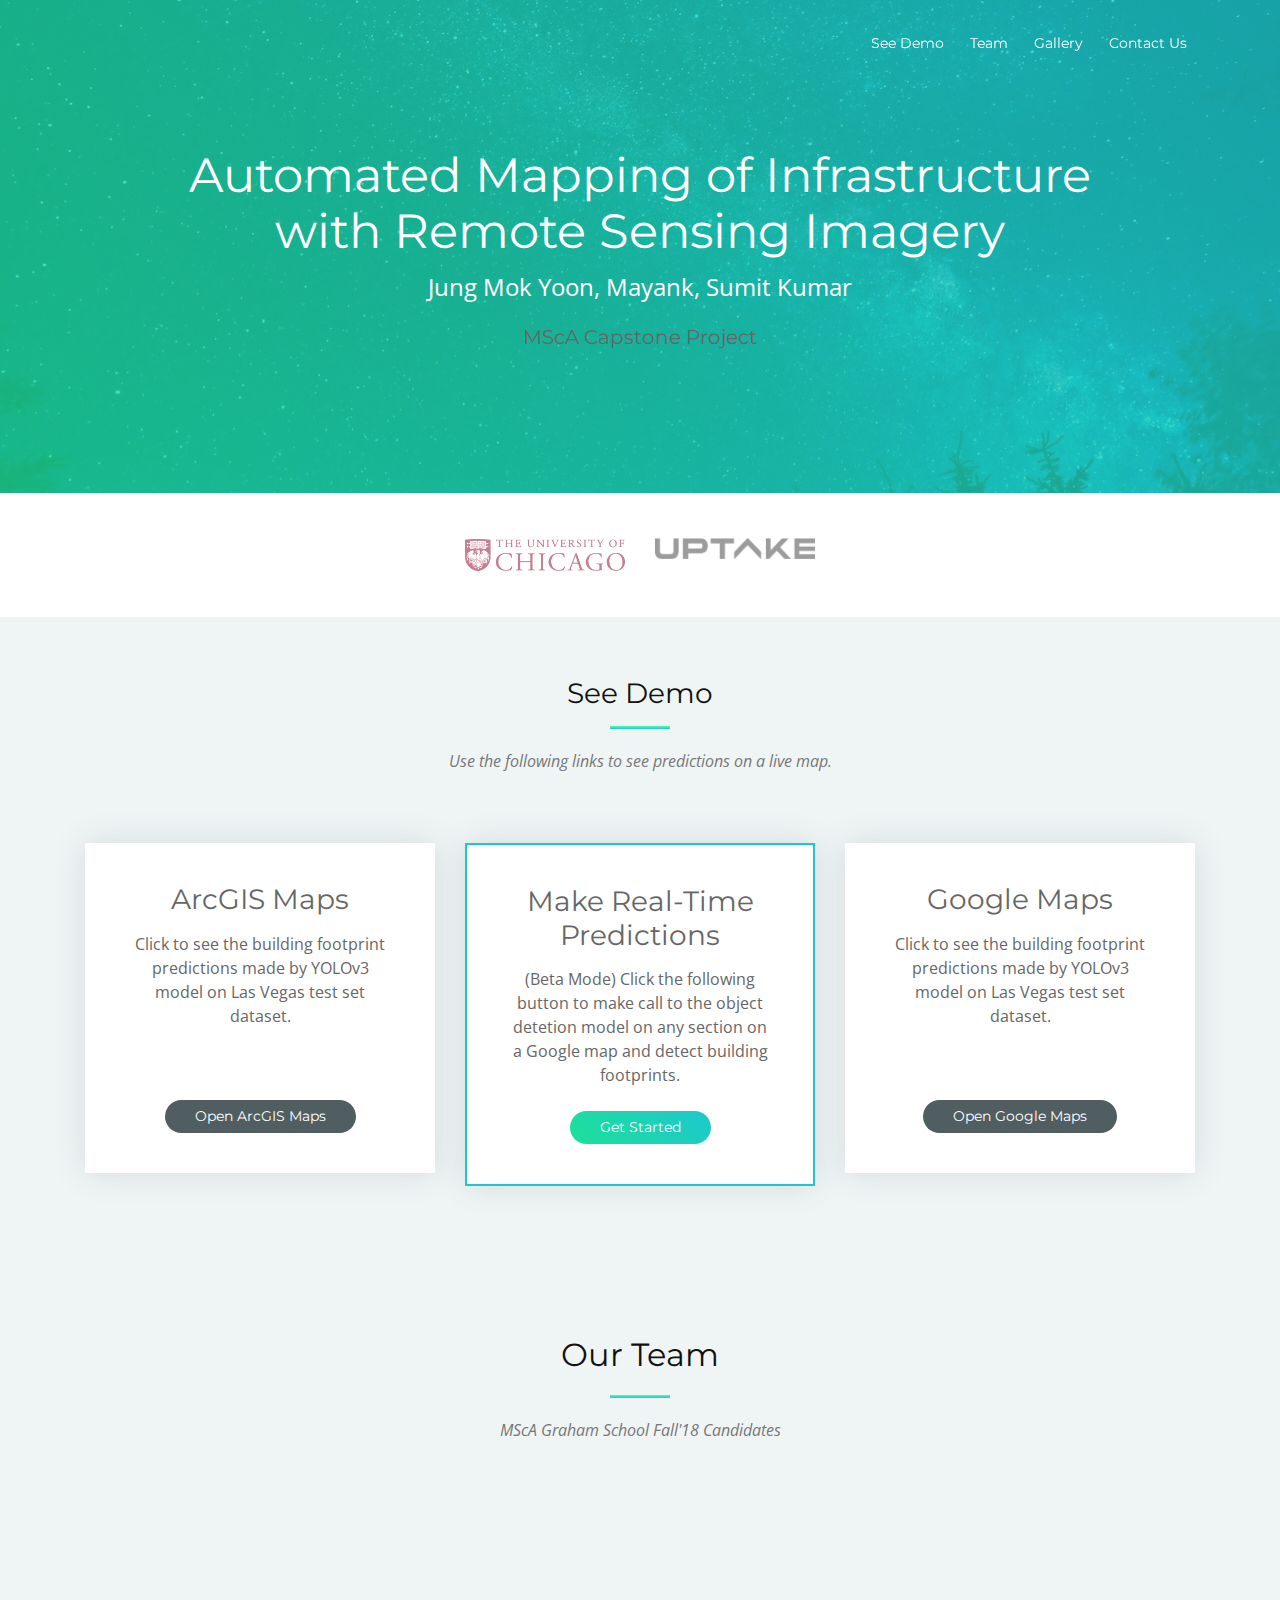
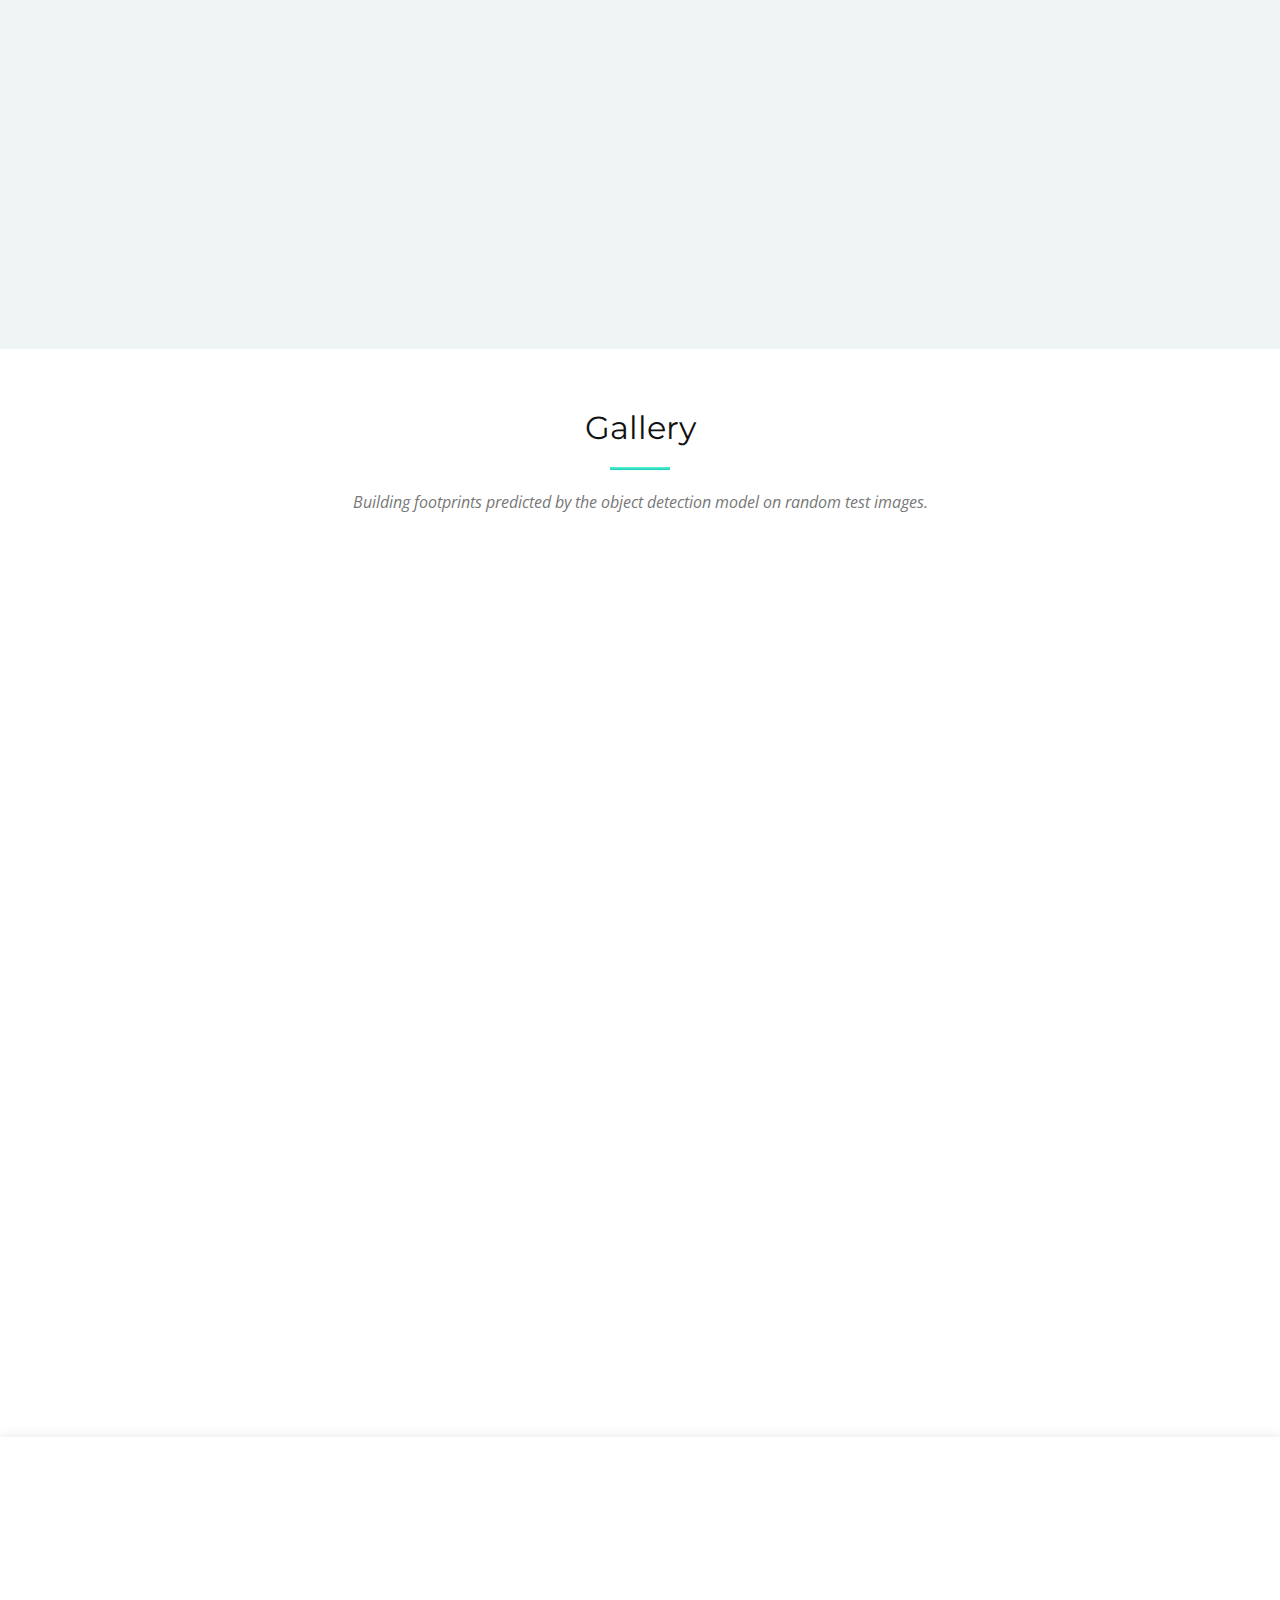
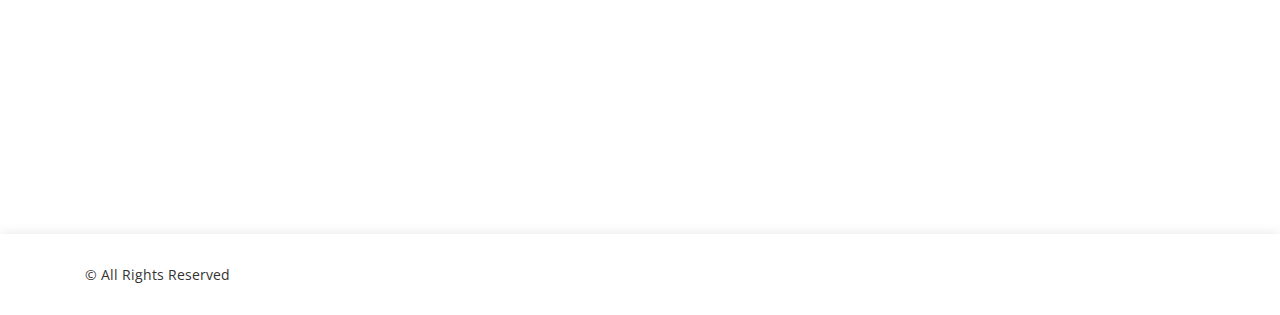
==== commit f78aebf9: "cleanup" ====
--- a/index.html
+++ b/index.html
@@ -390,15 +390,6 @@
           <div class="copyright">
             &copy; All Rights Reserved
           </div>
-          <div class="credits">
-            <!--
-              All the links in the footer should remain intact.
-              You can delete the links only if you purchased the pro version.
-              Licensing information: https://bootstrapmade.com/license/
-              Purchase the pro version with working PHP/AJAX contact form: https://bootstrapmade.com/buy/?theme=Avilon
-            -->
-            Designed using <a href="https://bootstrapmade.com/">BootstrapMade</a>
-          </div>
         </div>
       </div>
     </div>
